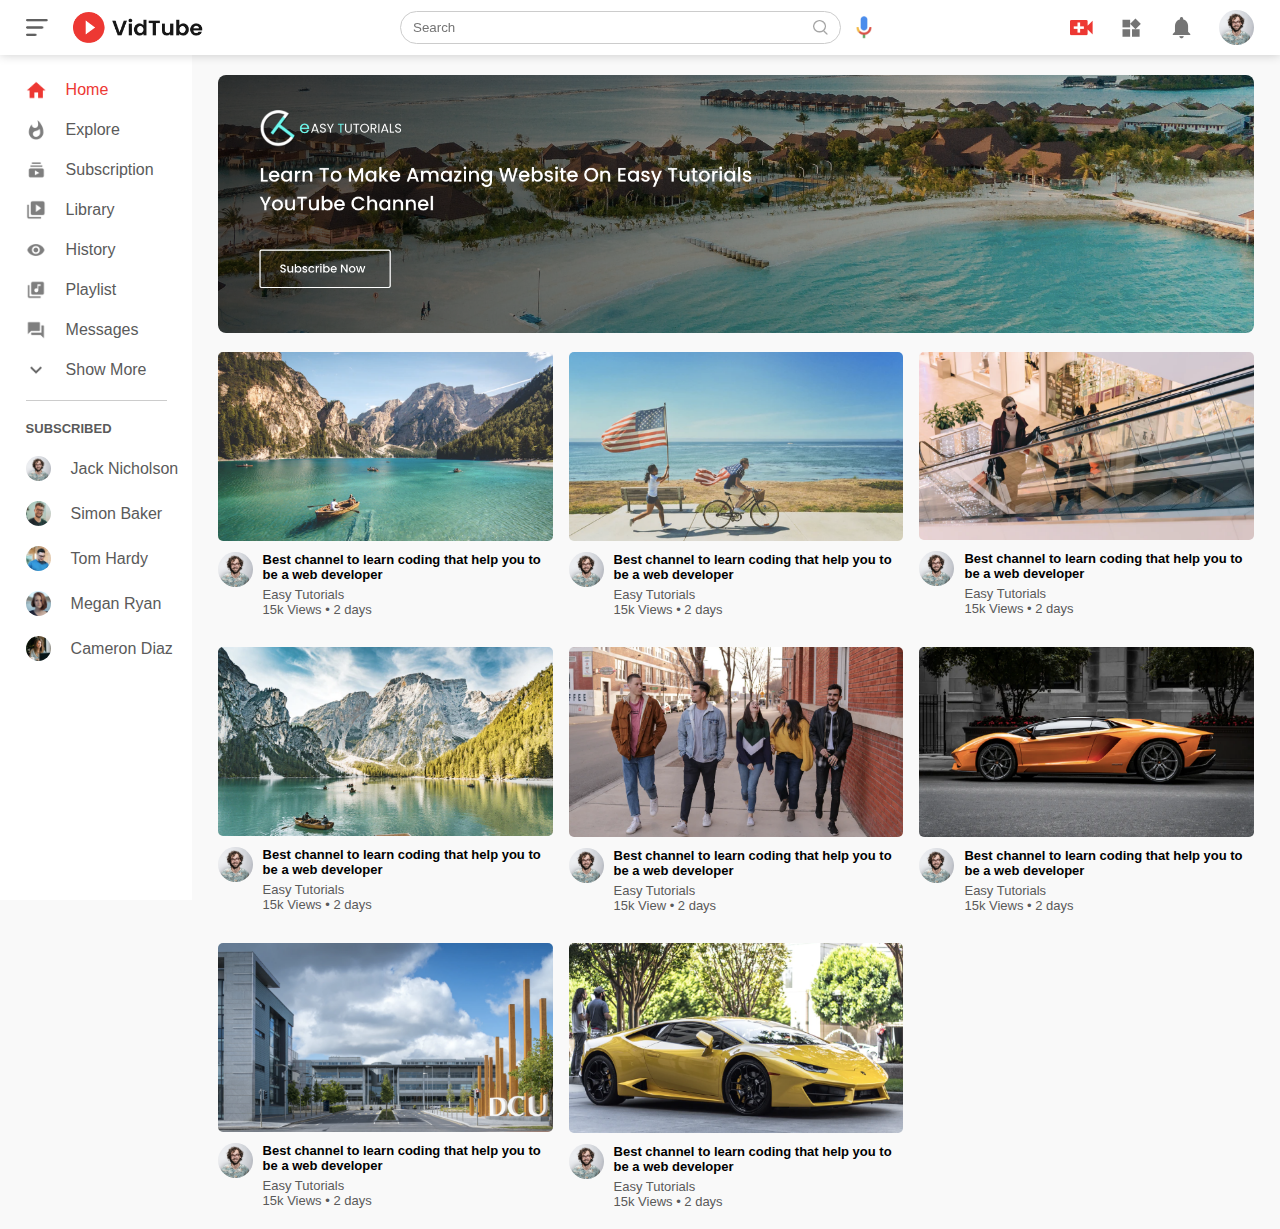
==== YouTubeClone/index.html @ 7b4c443b "added youtube clone project" ====
<!DOCTYPE html>
<html lang="en">
  <head>
    <meta charset="UTF-8" />
    <meta name="viewport" content="width=device-width, initial-scale=1.0" />
    <title>YouTube Clone Website</title>
    <link rel="stylesheet" href="style.css" />
  </head>
  <body>
    <!-- HEADER -->
    <nav class="flex-div">
      <div class="nav-left flex-div">
        <img src="images/menu.png" class="menu-icon" />
        <img src="images/logo.png" class="logo" />
      </div>

      <div class="nav-middle flex-div">
        <div class="search-box flex-div">
          <input type="text" placeholder="Search" />
          <img src="images/search.png" />
        </div>
        <img src="images/voice-search.png" class="mic-icon" />
      </div>

      <div class="nav-right flex-div">
        <img src="images/upload.png" />
        <img src="images/more.png" />
        <img src="images/notification.png" />
        <img src="images/Jack.png" class="user-icon" />
      </div>
    </nav>

    <!-- SIDEBAR -->
    <div class="sidebar">
      <div class="shortcut-links">
        <a href=""
          ><img src="images/home.png" />
          <p>Home</p></a
        >
        <a href=""
          ><img src="images/explore.png" />
          <p>Explore</p></a
        >
        <a href=""
          ><img src="images/subscriprion.png" />
          <p>Subscription</p></a
        >
        <a href=""
          ><img src="images/library.png" />
          <p>Library</p></a
        >
        <a href=""
          ><img src="images/history.png" />
          <p>History</p></a
        >
        <a href=""
          ><img src="images/playlist.png" />
          <p>Playlist</p></a
        >
        <a href=""
          ><img src="images/messages.png" />
          <p>Messages</p></a
        >
        <a href=""
          ><img src="images/show-more.png" />
          <p>Show More</p></a
        >
        <hr />
      </div>
      <div class="subscribed-list">
        <h3>SUBSCRIBED</h3>
        <a href=""
          ><img src="images/Jack.png" />
          <p>Jack Nicholson</p></a
        >
        <a href=""
          ><img src="images/simon.png" />
          <p>Simon Baker</p></a
        >
        <a href=""
          ><img src="images/tom.png" />
          <p>Tom Hardy</p></a
        >
        <a href=""
          ><img src="images/megan.png" />
          <p>Megan Ryan</p></a
        >
        <a href=""
          ><img src="images/cameron.png" />
          <p>Cameron Diaz</p></a
        >
      </div>
    </div>

    <!-- MAIN CONTENT -->
    <div class="container">
      <div class="banner">
        <img src="images/banner.png" alt="banner image" />
      </div>
      <div class="list-container">
        <div class="vid-list">
          <a href="playvideo.html" target="_blank"
            ><img src="images/thumbnail1.png" class="thumbnail"
          /></a>
          <div class="flex-div">
            <img src="images/Jack.png" />
            <div class="vid-info">
              <a href="playvideo.html" target="_blank"
                >Best channel to learn coding that help you to be a web
                developer</a
              >
              <p>Easy Tutorials</p>
              <p>15k Views &bull; 2 days</p>
            </div>
          </div>
        </div>
        <div class="vid-list">
          <a href=""><img src="images/thumbnail2.png" class="thumbnail" /></a>
          <div class="flex-div">
            <img src="images/Jack.png" />
            <div class="vid-info">
              <a href="#"
                >Best channel to learn coding that help you to be a web
                developer</a
              >
              <p>Easy Tutorials</p>
              <p>15k Views &bull; 2 days</p>
            </div>
          </div>
        </div>
        <div class="vid-list">
          <a href=""><img src="images/thumbnail3.png" class="thumbnail" /></a>
          <div class="flex-div">
            <img src="images/Jack.png" />
            <div class="vid-info">
              <a href="#"
                >Best channel to learn coding that help you to be a web
                developer</a
              >
              <p>Easy Tutorials</p>
              <p>15k Views &bull; 2 days</p>
            </div>
          </div>
        </div>
        <div class="vid-list">
          <a href=""><img src="images/thumbnail4.png" class="thumbnail" /></a>
          <div class="flex-div">
            <img src="images/Jack.png" />
            <div class="vid-info">
              <a href="#"
                >Best channel to learn coding that help you to be a web
                developer</a
              >
              <p>Easy Tutorials</p>
              <p>15k Views &bull; 2 days</p>
            </div>
          </div>
        </div>
        <div class="vid-list">
          <a href=""><img src="images/thumbnail5.png" class="thumbnail" /></a>
          <div class="flex-div">
            <img src="images/Jack.png" />
            <div class="vid-info">
              <a href="#"
                >Best channel to learn coding that help you to be a web
                developer</a
              >
              <p>Easy Tutorials</p>
              <p>15k View &bull; 2 days</p>
            </div>
          </div>
        </div>
        <div class="vid-list">
          <a href=""><img src="images/thumbnail6.png" class="thumbnail" /></a>
          <div class="flex-div">
            <img src="images/Jack.png" />
            <div class="vid-info">
              <a href="#"
                >Best channel to learn coding that help you to be a web
                developer</a
              >
              <p>Easy Tutorials</p>
              <p>15k Views &bull; 2 days</p>
            </div>
          </div>
        </div>
        <div class="vid-list">
          <a href=""><img src="images/thumbnail7.png" class="thumbnail" /></a>
          <div class="flex-div">
            <img src="images/Jack.png" />
            <div class="vid-info">
              <a href="#"
                >Best channel to learn coding that help you to be a web
                developer</a
              >
              <p>Easy Tutorials</p>
              <p>15k Views &bull; 2 days</p>
            </div>
          </div>
        </div>
        <div class="vid-list">
          <a href=""><img src="images/thumbnail8.png" class="thumbnail" /></a>
          <div class="flex-div">
            <img src="images/Jack.png" />
            <div class="vid-info">
              <a href="#"
                >Best channel to learn coding that help you to be a web
                developer</a
              >
              <p>Easy Tutorials</p>
              <p>15k Views &bull; 2 days</p>
            </div>
          </div>
        </div>
      </div>
    </div>

    <script src="script.js"></script>
  </body>
</html>
---- YouTubeClone/style.css ----
*{
    margin: 0;
    padding: 0;
    font-family: 'poppins', sans-serif;
    box-sizing: border-box;
}

a{
    text-decoration: none;
    color: #5a5a5a;
}

img{
    cursor: pointer;
}

.flex-div{
    display: flex;
    align-items: center;
}

nav{
    padding: 10px 2%;
    justify-content: space-between;
    box-shadow: 0 0 10px rgba(0, 0, 0, 0.2);
    background: #fff;
    position: sticky;
    top: 0;
    z-index: 10;
}

.nav-right img{
    width: 25px;
    margin-right: 25px;
}

.nav-right .user-icon{
    width: 35px;
    border-radius: 50%;
    margin-right: 0;
} 

.nav-left .menu-icon{
    width: 22px;
    margin-right: 25px;

}

.nav-left .logo{
    width: 130px;
}

.nav-middle .mic-icon{
    width: 16px;

}

.nav-middle .search-box{
    border: 1px solid #ccc;
    margin-right: 15px;
    padding: 8px 12px;
    border-radius: 25px;
}

.nav-middle .search-box input{
    width: 400px;
    border: 0;
    outline: 0;
    background: transparent;
}

.nav-middle .search-box img{
    width: 15px;
}

/* SIDEBAR */

.sidebar{
    background: #fff;
    width: 15%;
    height: 100vh;
    position: fixed;
    top: 0;
    padding-left: 2%;
    padding-top: 80px;

}

.shortcut-links a img{
    width: 20px;
    margin-right: 20px; 
}

.shortcut-links a {
    display: flex;
    align-items: center;
    margin-bottom: 20px;
    width: fit-content;
    flex-wrap: wrap;
}

.shortcut-links a:first-child{
    color: #ed3833;
}

.sidebar hr{
    border: 0;
    height: 1px;
    background: #ccc;
    width: 85%;
}

.subscribed-list h3{
    font-size: 13px;
    margin: 20px 0;
    color: #5a5a5a;
}

.subscribed-list a{
    display: flex;
    align-items: center;
    margin-bottom: 20px;
    width: fit-content;
    flex-wrap: wrap;
}

.subscribed-list a img{
    width: 25px;
    border-radius: 50%;
    margin-right: 20px;
}

.small-sidebar{
    width: 5%;  
}

.small-sidebar a p{
    display: none;
}

.small-sidebar h3{
    display: none;
}

.small-sidebar hr{
    width: 50%;
    margin-bottom: 25px;
}

/* MAIN */

.container{
    background: #f9f9f9;
    padding-left: 17%;
    padding-right: 2%;
    padding-top: 20px;
    padding-bottom: 20px;
}

.large-container{
    padding-left: 7%;
}


.banner{
    width: 100%;
}

.banner img{
    width: 100%;
    border-radius: 8px;
}

.list-container{
    display: grid;
    grid-template-columns: repeat(auto-fit,minmax(250px,1fr));
    grid-column-gap: 16px;
    grid-row-gap: 30px;
    margin-top: 15px;
}

.vid-list .thumbnail{
    width: 100%;
    border-radius: 5px;
}

.vid-list .flex-div{
    align-items: flex-start;
    margin-top: 7px;
}

.vid-list .flex-div img{
    width: 35px;
    margin-right: 10px;
    border-radius: 50%;

}

.vid-info{
    color: #5a5a5a;
    font-size: 13px;

}

.vid-info a{
    color: #000;
    font-weight: 600;
    display: block;
    margin-bottom: 5px;
}

@media (max-width: 900px){
    .menu-icon{
        display: none;
    }
    .sidebar{
        display: none;
    }
    .container, .large-container{
        padding-left: 5%;
        padding-right: 5%;
    }
    .nav-right img{
        display: none;
    }
    .nav-right .user-icon{
        display: block;
        width: 30px;
    }
    .nav-middle .search-box input{
        width: 100px;
    }
    .nav-middle .mic-icon{
        display: none;
    }
    .logo{
        width: 90px;
    }
}


/* PLAY VIDEO PAGE */

.play-container{
    padding-left: 2%;
}

.row{
    display: flex;
    justify-content: space-between;
    flex-wrap: wrap;
}

.play-video{
    flex-basis: 69%;
}

.right-sidebar{
    flex-basis: 30%;
}

.play-video video{
    width: 100%;
}

.side-video-list{
    display: flex;
    justify-content: space-between;
    margin-bottom: 8px;
}

.side-video-list img{
    width: 100%;
}
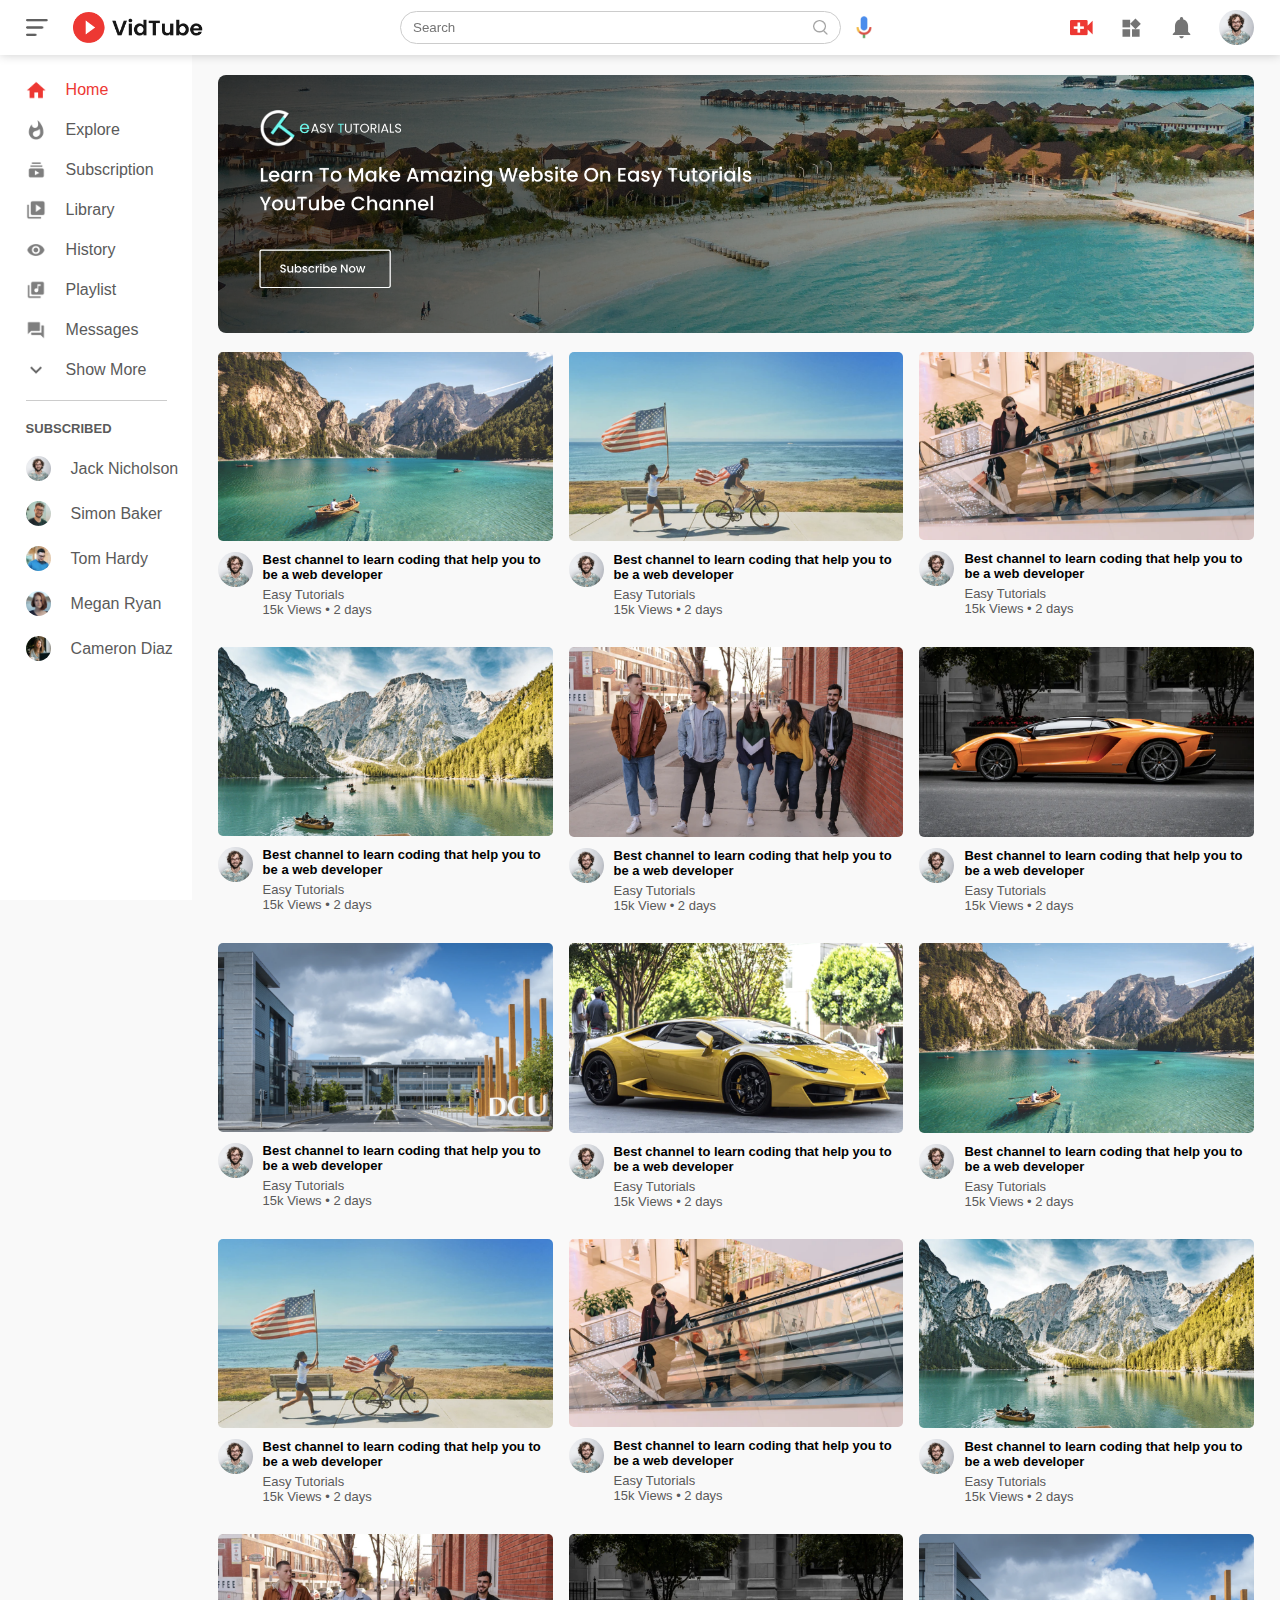
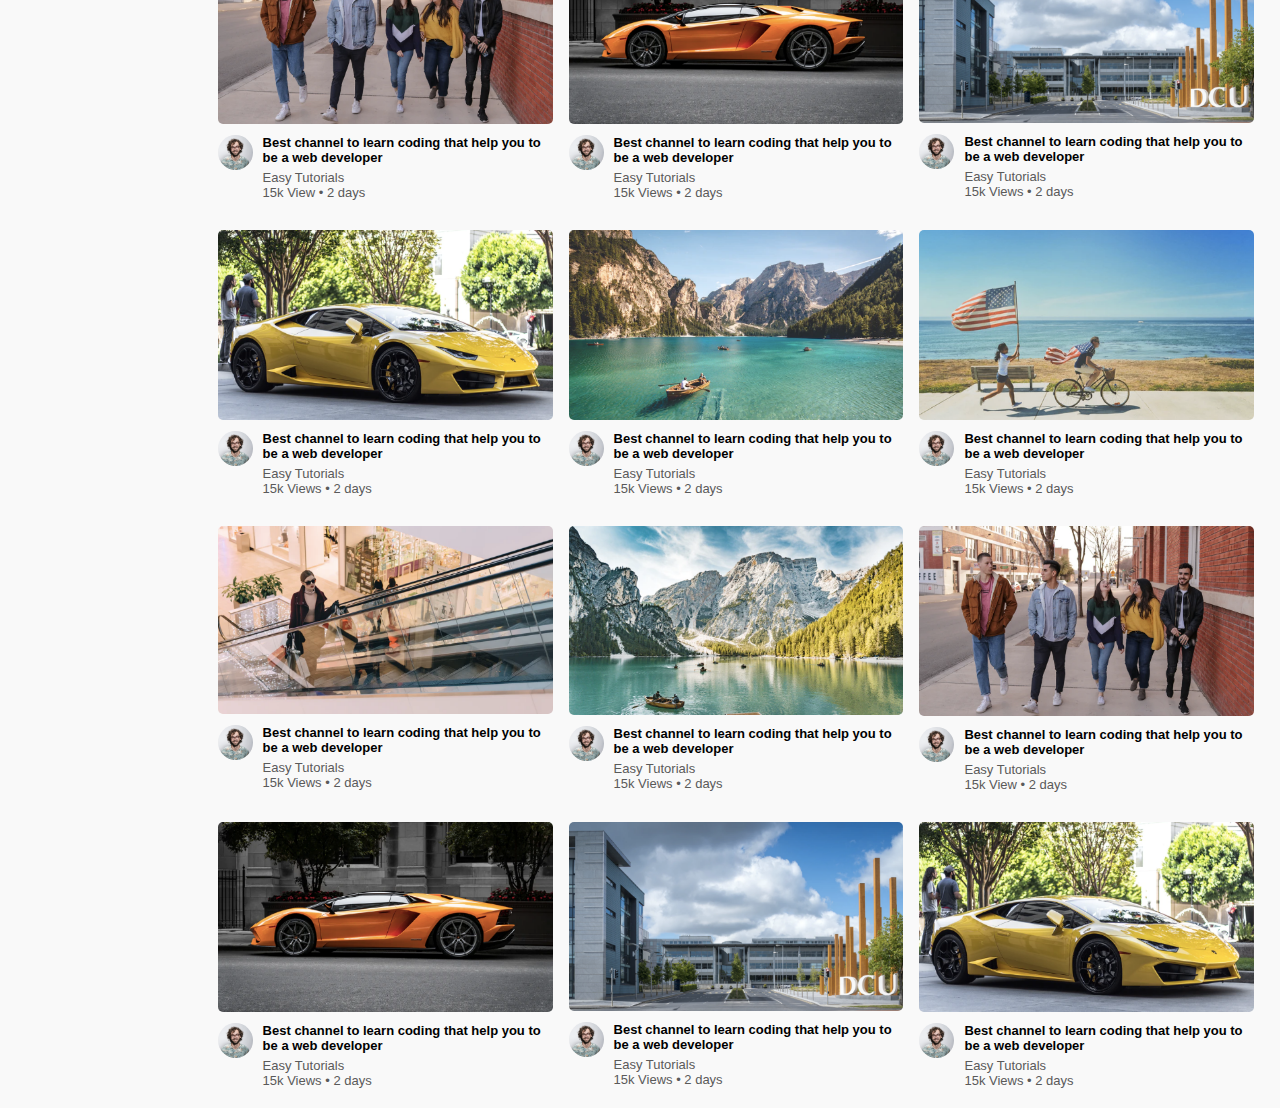
==== commit 99b4a4d9: "Added YouTube Clone Project" ====
--- a/YouTubeClone/index.html
+++ b/YouTubeClone/index.html
@@ -212,6 +212,234 @@
             </div>
           </div>
         </div>
+        <div class="vid-list">
+          <a href="playvideo.html" target="_blank"
+            ><img src="images/thumbnail1.png" class="thumbnail"
+          /></a>
+          <div class="flex-div">
+            <img src="images/Jack.png" />
+            <div class="vid-info">
+              <a href="playvideo.html" target="_blank"
+                >Best channel to learn coding that help you to be a web
+                developer</a
+              >
+              <p>Easy Tutorials</p>
+              <p>15k Views &bull; 2 days</p>
+            </div>
+          </div>
+        </div>
+        <div class="vid-list">
+          <a href=""><img src="images/thumbnail2.png" class="thumbnail" /></a>
+          <div class="flex-div">
+            <img src="images/Jack.png" />
+            <div class="vid-info">
+              <a href="#"
+                >Best channel to learn coding that help you to be a web
+                developer</a
+              >
+              <p>Easy Tutorials</p>
+              <p>15k Views &bull; 2 days</p>
+            </div>
+          </div>
+        </div>
+        <div class="vid-list">
+          <a href=""><img src="images/thumbnail3.png" class="thumbnail" /></a>
+          <div class="flex-div">
+            <img src="images/Jack.png" />
+            <div class="vid-info">
+              <a href="#"
+                >Best channel to learn coding that help you to be a web
+                developer</a
+              >
+              <p>Easy Tutorials</p>
+              <p>15k Views &bull; 2 days</p>
+            </div>
+          </div>
+        </div>
+        <div class="vid-list">
+          <a href=""><img src="images/thumbnail4.png" class="thumbnail" /></a>
+          <div class="flex-div">
+            <img src="images/Jack.png" />
+            <div class="vid-info">
+              <a href="#"
+                >Best channel to learn coding that help you to be a web
+                developer</a
+              >
+              <p>Easy Tutorials</p>
+              <p>15k Views &bull; 2 days</p>
+            </div>
+          </div>
+        </div>
+        <div class="vid-list">
+          <a href=""><img src="images/thumbnail5.png" class="thumbnail" /></a>
+          <div class="flex-div">
+            <img src="images/Jack.png" />
+            <div class="vid-info">
+              <a href="#"
+                >Best channel to learn coding that help you to be a web
+                developer</a
+              >
+              <p>Easy Tutorials</p>
+              <p>15k View &bull; 2 days</p>
+            </div>
+          </div>
+        </div>
+        <div class="vid-list">
+          <a href=""><img src="images/thumbnail6.png" class="thumbnail" /></a>
+          <div class="flex-div">
+            <img src="images/Jack.png" />
+            <div class="vid-info">
+              <a href="#"
+                >Best channel to learn coding that help you to be a web
+                developer</a
+              >
+              <p>Easy Tutorials</p>
+              <p>15k Views &bull; 2 days</p>
+            </div>
+          </div>
+        </div>
+        <div class="vid-list">
+          <a href=""><img src="images/thumbnail7.png" class="thumbnail" /></a>
+          <div class="flex-div">
+            <img src="images/Jack.png" />
+            <div class="vid-info">
+              <a href="#"
+                >Best channel to learn coding that help you to be a web
+                developer</a
+              >
+              <p>Easy Tutorials</p>
+              <p>15k Views &bull; 2 days</p>
+            </div>
+          </div>
+        </div>
+        <div class="vid-list">
+          <a href=""><img src="images/thumbnail8.png" class="thumbnail" /></a>
+          <div class="flex-div">
+            <img src="images/Jack.png" />
+            <div class="vid-info">
+              <a href="#"
+                >Best channel to learn coding that help you to be a web
+                developer</a
+              >
+              <p>Easy Tutorials</p>
+              <p>15k Views &bull; 2 days</p>
+            </div>
+          </div>
+        </div>
+        <div class="vid-list">
+          <a href="playvideo.html" target="_blank"
+            ><img src="images/thumbnail1.png" class="thumbnail"
+          /></a>
+          <div class="flex-div">
+            <img src="images/Jack.png" />
+            <div class="vid-info">
+              <a href="playvideo.html" target="_blank"
+                >Best channel to learn coding that help you to be a web
+                developer</a
+              >
+              <p>Easy Tutorials</p>
+              <p>15k Views &bull; 2 days</p>
+            </div>
+          </div>
+        </div>
+        <div class="vid-list">
+          <a href=""><img src="images/thumbnail2.png" class="thumbnail" /></a>
+          <div class="flex-div">
+            <img src="images/Jack.png" />
+            <div class="vid-info">
+              <a href="#"
+                >Best channel to learn coding that help you to be a web
+                developer</a
+              >
+              <p>Easy Tutorials</p>
+              <p>15k Views &bull; 2 days</p>
+            </div>
+          </div>
+        </div>
+        <div class="vid-list">
+          <a href=""><img src="images/thumbnail3.png" class="thumbnail" /></a>
+          <div class="flex-div">
+            <img src="images/Jack.png" />
+            <div class="vid-info">
+              <a href="#"
+                >Best channel to learn coding that help you to be a web
+                developer</a
+              >
+              <p>Easy Tutorials</p>
+              <p>15k Views &bull; 2 days</p>
+            </div>
+          </div>
+        </div>
+        <div class="vid-list">
+          <a href=""><img src="images/thumbnail4.png" class="thumbnail" /></a>
+          <div class="flex-div">
+            <img src="images/Jack.png" />
+            <div class="vid-info">
+              <a href="#"
+                >Best channel to learn coding that help you to be a web
+                developer</a
+              >
+              <p>Easy Tutorials</p>
+              <p>15k Views &bull; 2 days</p>
+            </div>
+          </div>
+        </div>
+        <div class="vid-list">
+          <a href=""><img src="images/thumbnail5.png" class="thumbnail" /></a>
+          <div class="flex-div">
+            <img src="images/Jack.png" />
+            <div class="vid-info">
+              <a href="#"
+                >Best channel to learn coding that help you to be a web
+                developer</a
+              >
+              <p>Easy Tutorials</p>
+              <p>15k View &bull; 2 days</p>
+            </div>
+          </div>
+        </div>
+        <div class="vid-list">
+          <a href=""><img src="images/thumbnail6.png" class="thumbnail" /></a>
+          <div class="flex-div">
+            <img src="images/Jack.png" />
+            <div class="vid-info">
+              <a href="#"
+                >Best channel to learn coding that help you to be a web
+                developer</a
+              >
+              <p>Easy Tutorials</p>
+              <p>15k Views &bull; 2 days</p>
+            </div>
+          </div>
+        </div>
+        <div class="vid-list">
+          <a href=""><img src="images/thumbnail7.png" class="thumbnail" /></a>
+          <div class="flex-div">
+            <img src="images/Jack.png" />
+            <div class="vid-info">
+              <a href="#"
+                >Best channel to learn coding that help you to be a web
+                developer</a
+              >
+              <p>Easy Tutorials</p>
+              <p>15k Views &bull; 2 days</p>
+            </div>
+          </div>
+        </div>
+        <div class="vid-list">
+          <a href=""><img src="images/thumbnail8.png" class="thumbnail" /></a>
+          <div class="flex-div">
+            <img src="images/Jack.png" />
+            <div class="vid-info">
+              <a href="#"
+                >Best channel to learn coding that help you to be a web
+                developer</a
+              >
+              <p>Easy Tutorials</p>
+              <p>15k Views &bull; 2 days</p>
+            </div>
+          </div>
+        </div>
       </div>
     </div>
 
--- a/YouTubeClone/style.css
+++ b/YouTubeClone/style.css
@@ -271,4 +271,195 @@
 
 .side-video-list img{
     width: 100%;
+}
+
+.side-video-list .small-thumbnail{
+   flex-basis: 49%;
+}
+
+.side-video-list .vid-info{
+    flex-basis: 49%;
+}
+
+.play-video .tags a{
+    color: #0000ff;
+    font-size: 13px;
+}
+
+.play-video h3{
+    font-weight: 600;
+    font-size: 22px;
+}
+
+.play-video .play-video-info{
+    display: flex;
+    align-items: center;
+    justify-content: space-between;
+    flex-wrap: wrap;
+    margin-top: 10px;
+    font-size: 14px;
+    color: #5a5a5a;
+}
+
+.play-video .play-video-info a img{
+    width: 20px;
+    margin-right: 8px;
+}
+
+.play-video .play-video-info a {
+    display: inline-flex;
+    align-items: center;
+    margin-left: 15px;
+}
+
+.play-video hr{
+    border: 0;
+    height: 1px;
+    background: #ccc;
+    margin: 10px 0;
+}
+
+.publisher{
+    display: flex;
+    align-items: center;
+    margin-top: 20px;
+}
+
+.publisher div{
+    flex: 1;
+    line-height: 18px;
+}
+
+.publisher img{
+    width: 40px;
+    border-radius: 50%;
+    margin-right: 15px;
+}
+
+.publisher div p{
+    color: #000;
+    font-weight: 600;
+    font-size: 18px;
+}
+
+.publisher div span{
+    font-size: 13px;
+    color: #5a5a5a;
+}
+
+.publisher button{
+    background: red;
+    columns: #fff;
+    padding: 8px 30px;
+    border: 0;
+    outline: 0 ;
+    border-radius: 4px;
+    cursor: pointer;
+}
+
+.vid-description {
+    padding-left: 55px;
+    margin: 15px 0;
+    
+}
+
+.vid-dexsription p{
+    font-size: 14px;
+    margin-bottom: 5px;
+    color: #5a5a5a;
+}
+
+.vid-dexsription h4{
+    font-size: 14px;
+    color: #5a5a5a;
+    margin-top: 15px;
+}
+
+.add-comment{
+    display: flex;
+    align-items: center;
+    margin: 30px 0;
+}
+
+.add-comment img{
+    width: 35px;
+    border-radius: 50%;
+    margin-right: 15px;
+}
+
+.add-comment input{
+    border: 0;
+    outline: 0;
+    border-bottom: 1px solid #ccc;
+    width: 100%;
+    padding-top: 10px;
+    background: transparent;
+}
+
+.old-comment{
+    display: flex;
+    align-items: center;
+    margin: 20px 0;
+
+}
+
+.old-comment img{
+    width: 35px;
+    border-radius: 50%;
+    margin-right: 15px;
+}
+
+.old-comment h3{
+    font-size: 14px;
+    margin-bottom: 2px;
+}
+
+.old-comment h3 span{
+    font-size: 12px;
+    color: #5a5a5a;
+    font-weight: 500;
+    margin-left: 8px;
+}
+
+.old-comment .acomment-action{
+    display: flex;
+    align-items: center;
+    margin: 8px 0;
+    font-size: 14px;
+}
+
+.old-comment .acomment-action img{
+    border-radius: 0;
+    width: 20px;
+    margin-right: 5px;
+}
+
+.old-comment .acomment-action span{
+    margin-right: 20px;
+    color: #5a5a5a;
+}
+
+.old-comment .acomment-action a{
+    color: #0000ff;
+}
+
+@media (max-width:900px) {
+    .play-video{
+        flex-basis: 100%;
+    }
+    .right-sidebar{
+        flex-basis: 100%;
+    }
+    .play-container{
+        padding-left: 5%;
+    }
+    .vid-description{
+        padding-left: 0;
+    }
+    .play-video .play-video-info a{
+        margin-left: 0;
+        margin-right: 15px;
+        margin-top: 15px;
+    }
+    
 }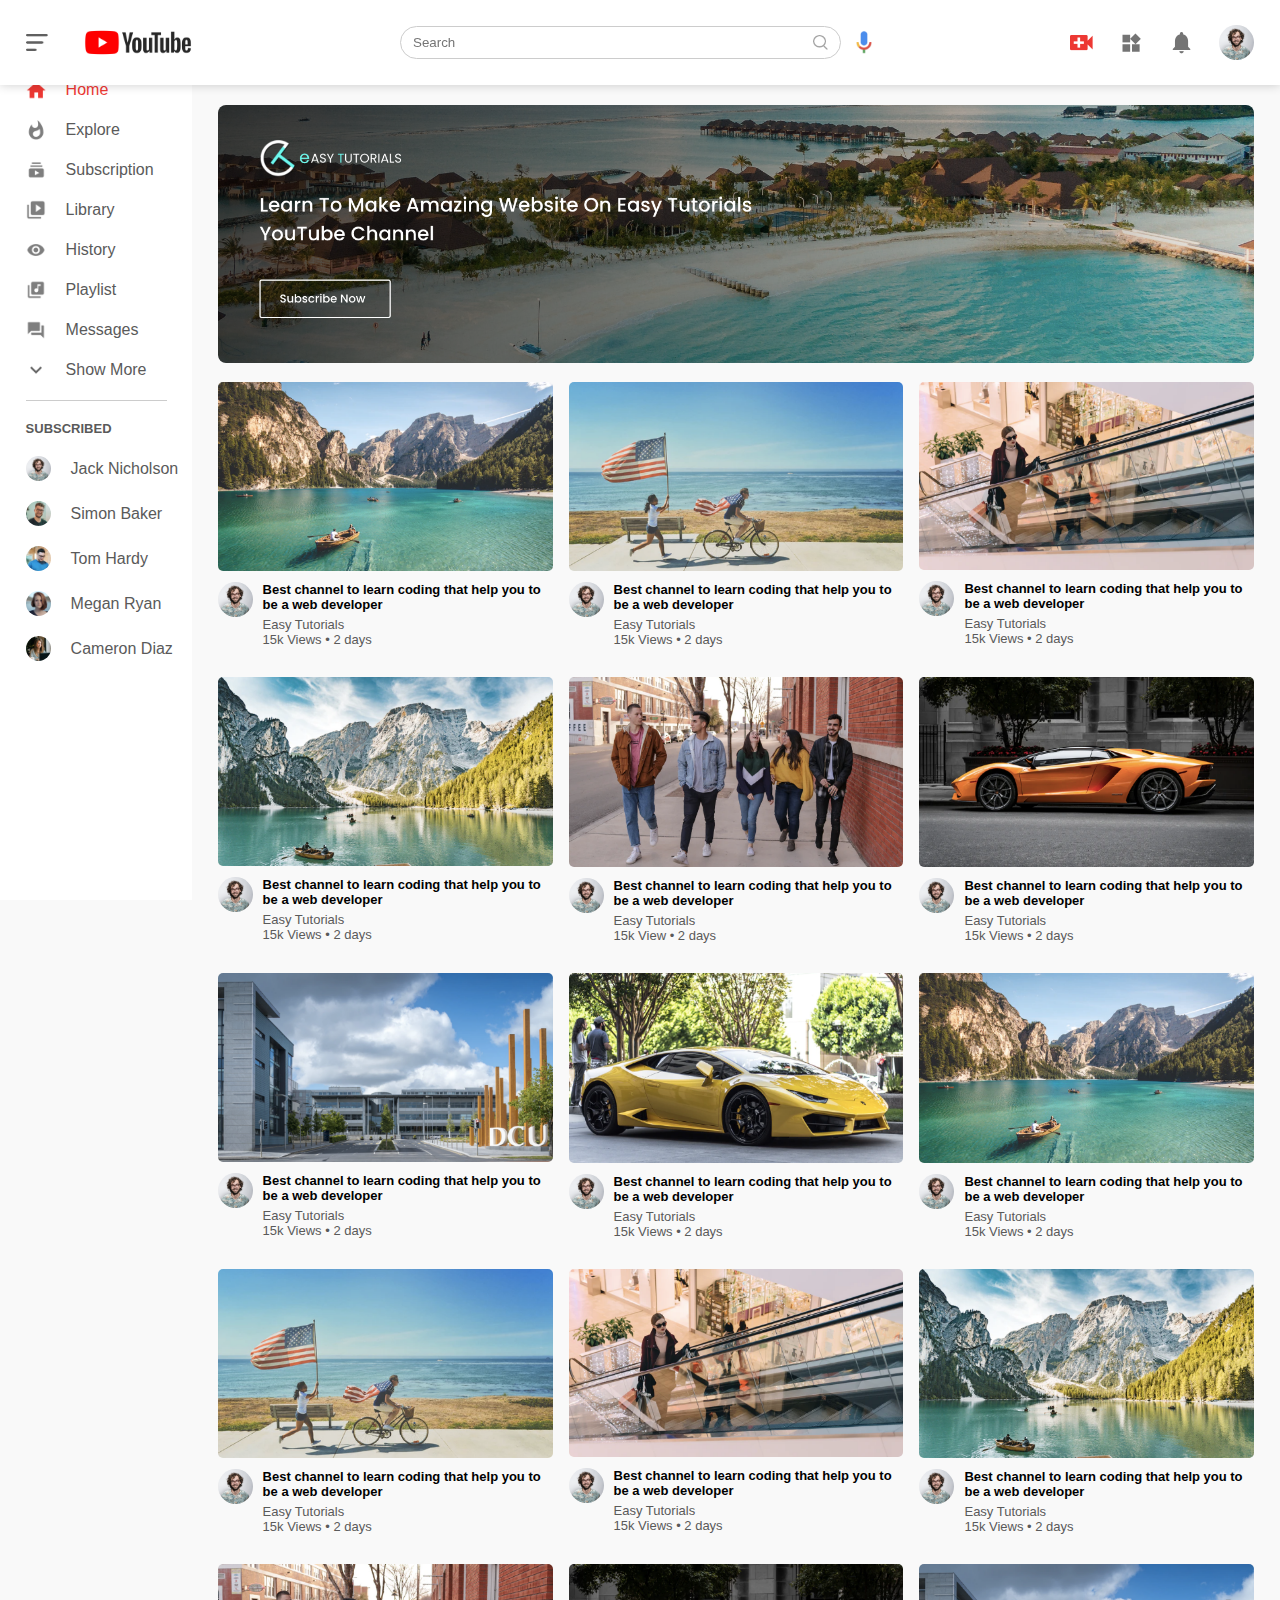
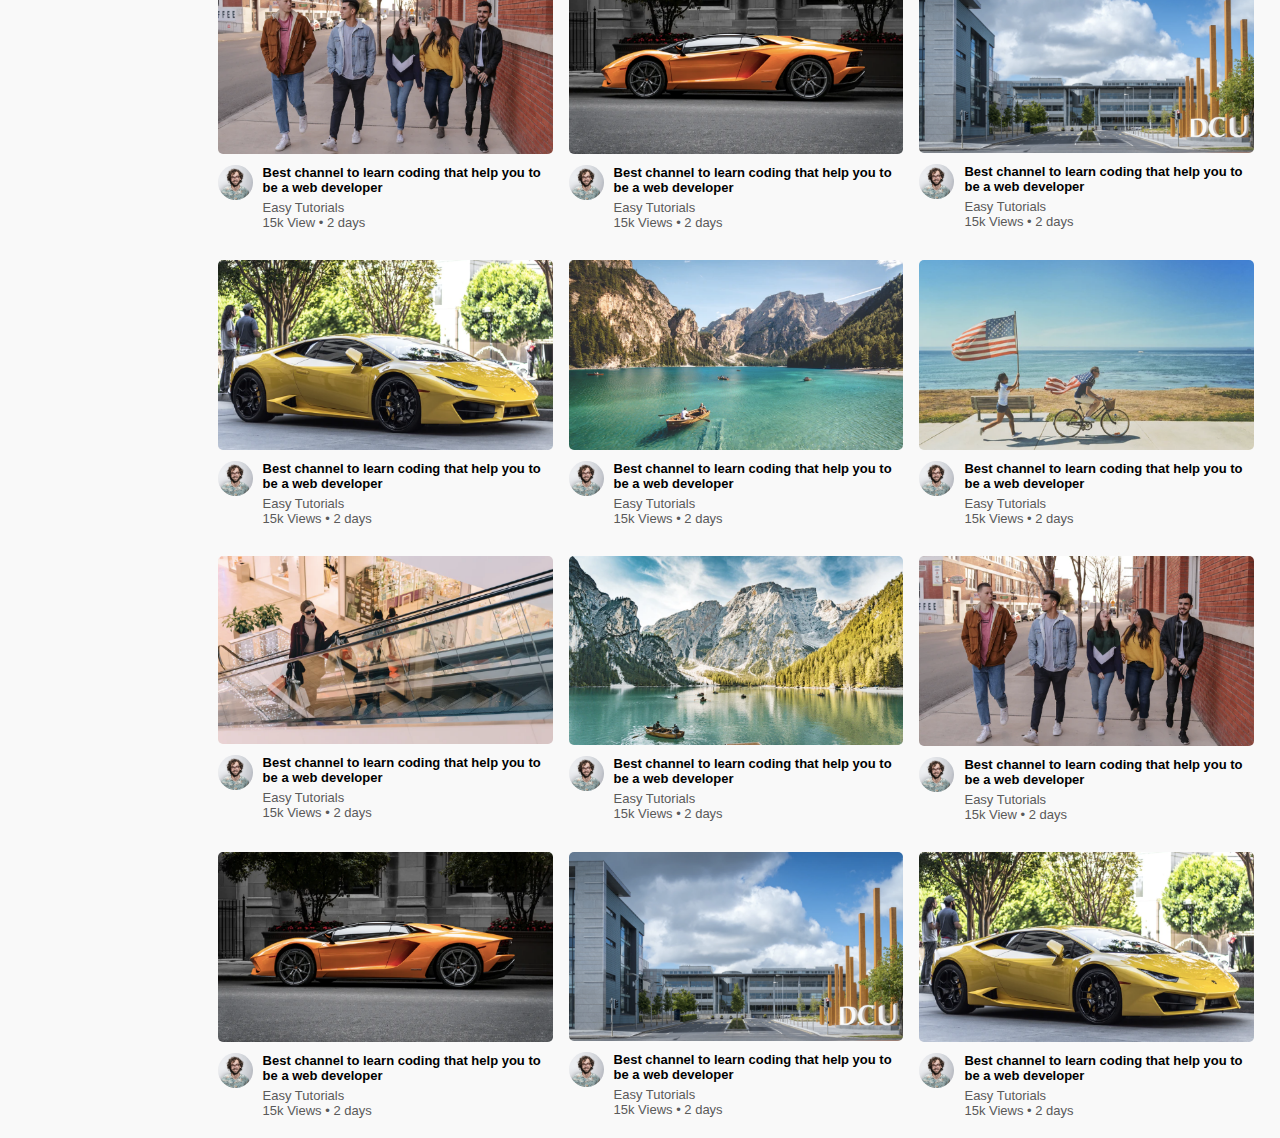
==== commit 3e8b017a: "Added YouTube Clone Project" ====
--- a/YouTubeClone/index.html
+++ b/YouTubeClone/index.html
@@ -11,7 +11,7 @@
     <nav class="flex-div">
       <div class="nav-left flex-div">
         <img src="images/menu.png" class="menu-icon" />
-        <img src="images/logo.png" class="logo" />
+        <img src="images/logo1.jpg" class="logo" />
       </div>
 
       <div class="nav-middle flex-div">
